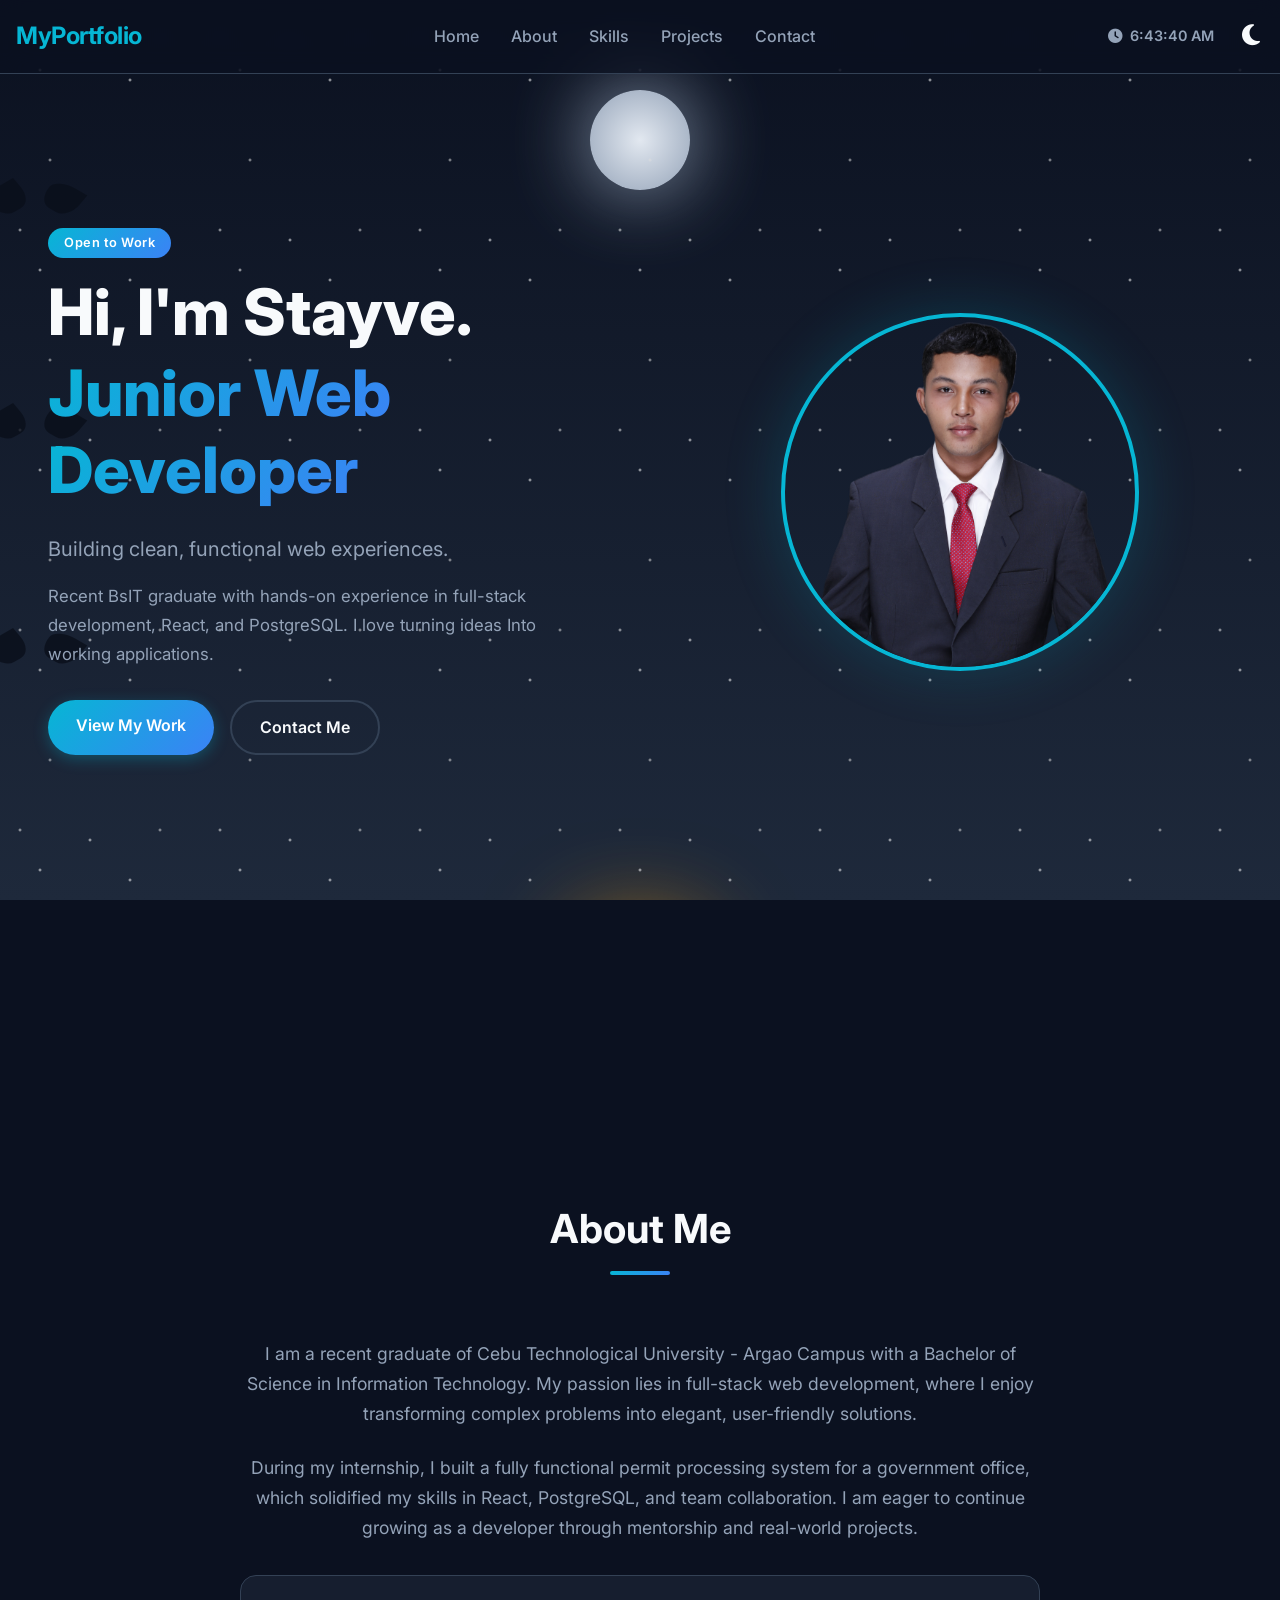
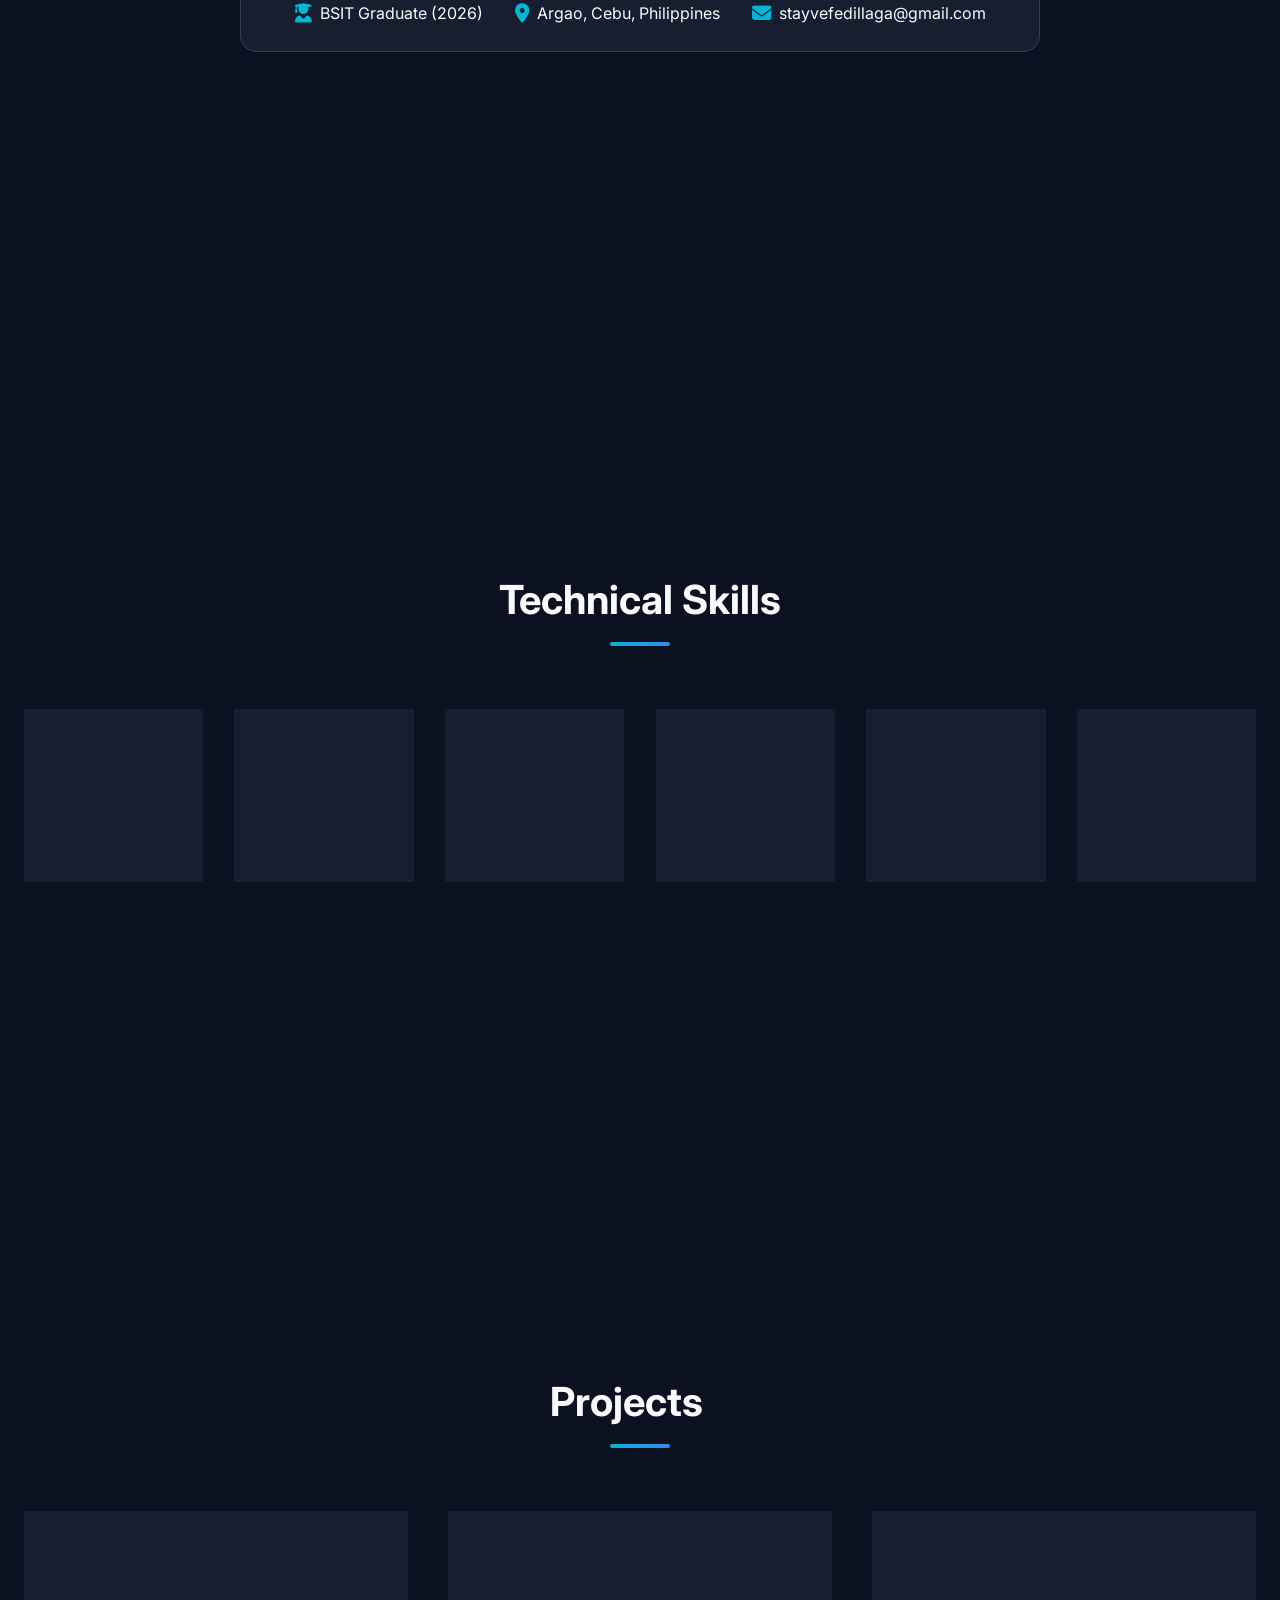
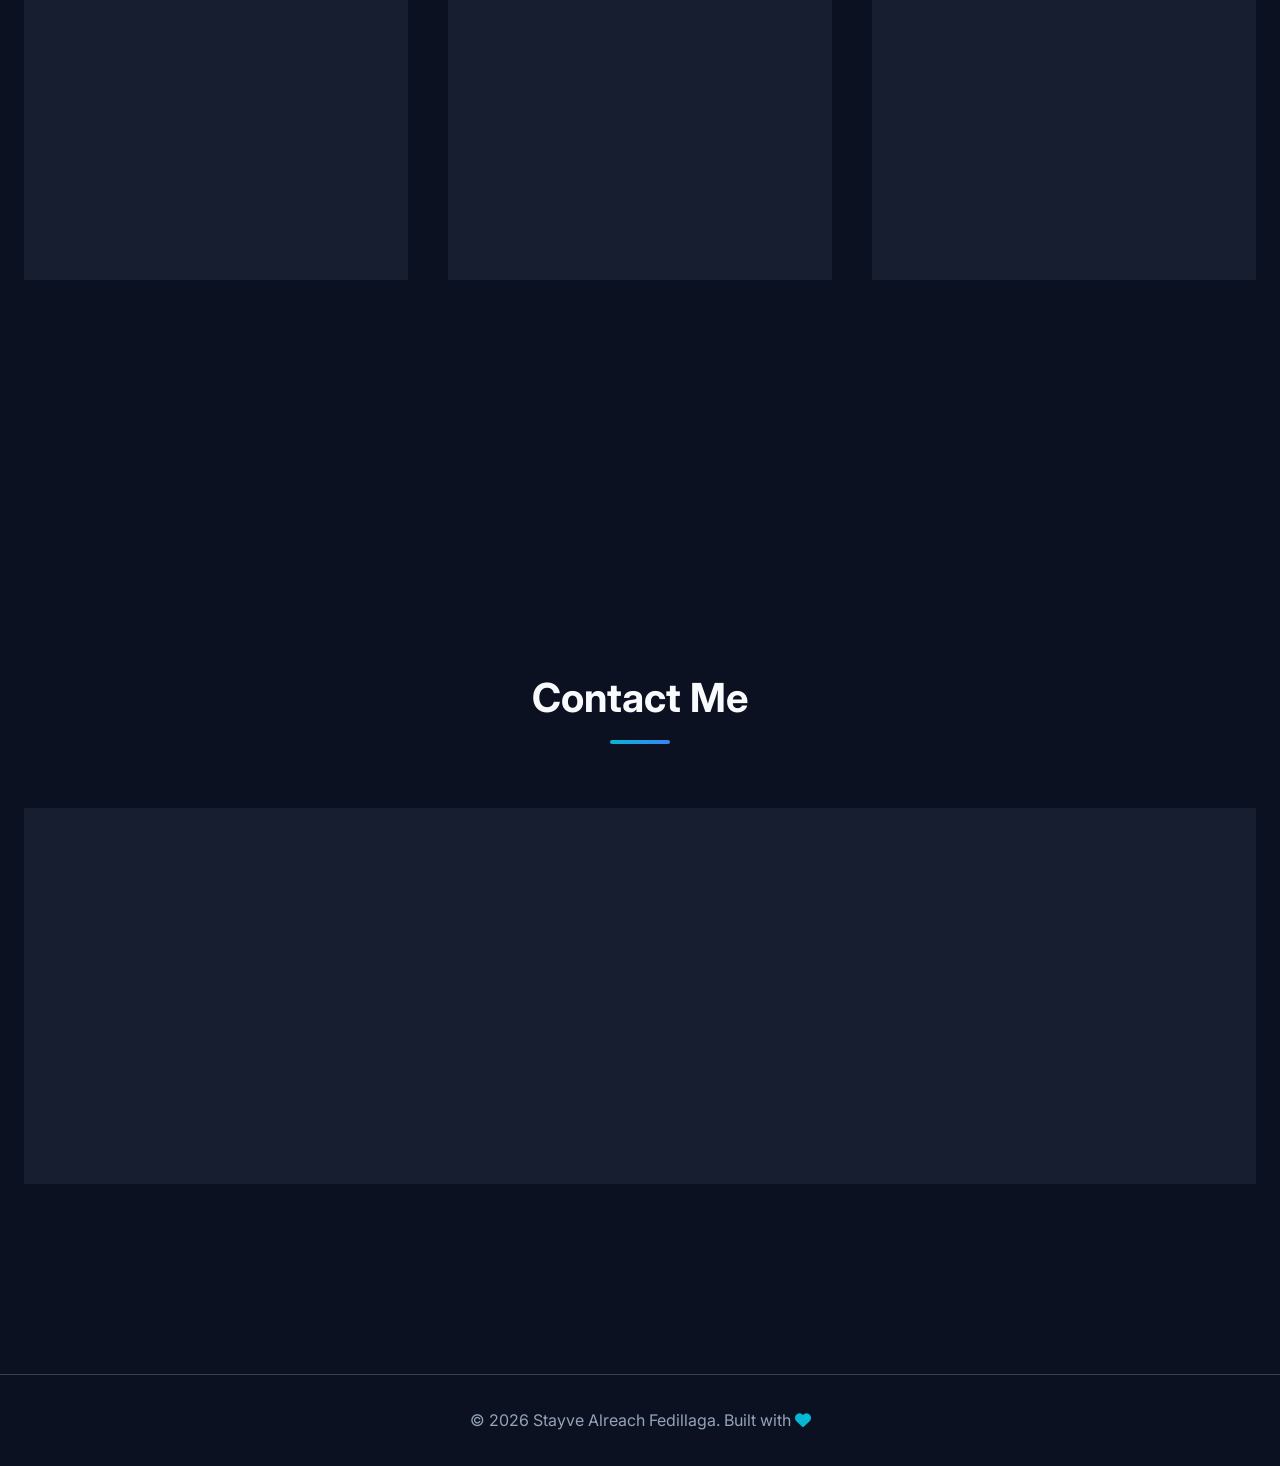
==== homeP.html @ e57faa48 "Move homeP.html to root for proper asset paths" ====
<!DOCTYPE html>
<html lang="en">
<head>
    <meta charset="UTF-8" />
    <meta name="viewport" content="width=device-width, initial-scale=1.0" />
    <title>Stayve Alreach | Junior Web Developer</title>

    <!-- Google Fonts -->
    <link rel="preconnect" href="https://fonts.googleapis.com" />
    <link rel="preconnect" href="https://fonts.gstatic.com" crossorigin />
    <link href="https://fonts.googleapis.com/css2?family=Inter:ital,opsz,wght@0,14..32,100..900;1,14..32,100..900&display=swap" rel="stylesheet" />

    <!-- Font Awesome for Icons -->
    <link rel="stylesheet" href="https://cdnjs.cloudflare.com/ajax/libs/font-awesome/6.5.1/css/all.min.css" />

    <!-- Custom Styles -->
    <link rel="stylesheet" href="/styles/style.css" />
</head>
<body>

    <!-- ============================================================
         BACKGROUND SKY (SUN, MOON, STARS, CLOUDS, BIRDS, BATS)
         ============================================================ -->
    <div id="celestial">
        <div class="sun"></div>
        <div class="moon"></div>
        <div class="stars"></div>

        <!-- Clouds -->
        <div class="cloud cloud1"></div>
        <div class="cloud cloud2"></div>
        <div class="cloud cloud3"></div>

        <!-- Birds (Day) -->
        <div class="bird bird1"><div class="bird-shape"></div></div>
        <div class="bird bird2"><div class="bird-shape"></div></div>
        <div class="bird bird3"><div class="bird-shape"></div></div>

        <!-- Bats (Night) -->
        <div class="bat bat1"><div class="bat-shape"></div></div>
        <div class="bat bat2"><div class="bat-shape"></div></div>
        <div class="bat bat3"><div class="bat-shape"></div></div>
    </div>

    <!-- ============================================================
         NAVIGATION
         ============================================================ -->
    <header>
        <nav>
            <div class="logo">MyPortfolio</div>

            <ul class="nav-links" id="navLinks">
                <li><a href="#hero" class="nav-item">Home</a></li>
                <li><a href="#about" class="nav-item">About</a></li>
                <li><a href="#skills" class="nav-item">Skills</a></li>
                <li><a href="#projects" class="nav-item">Projects</a></li>
                <li><a href="#contact" class="nav-item">Contact</a></li>
            </ul>

            <div class="nav-actions">
                <!-- Real‑time clock -->
                <div id="clock">
                    <i class="fas fa-clock"></i>
                    <span id="timeDisplay">--:--:--</span>
                </div>

                <!-- Theme toggle wrapper (anchors the tooltip) -->
                <div class="theme-toggle-wrapper">
                    <button class="theme-toggle" id="themeToggle" aria-label="Toggle Theme">
                        <i class="fas fa-moon"></i>
                    </button>

                    <!-- Floating tooltip -->
                    <div class="tooltip" id="themeTooltip">
                        <div class="tooltip-arrow"></div>
                        <div class="tooltip-content">
                            <span>👋 Please click this toggle to switch themes</span>
                        </div>
                    </div>
                </div>

                <!-- Hamburger (mobile) -->
                <button class="hamburger" id="hamburger" aria-label="Open Menu">
                    <i class="fas fa-bars"></i>
                </button>
            </div>
        </nav>
    </header>

    <!-- ============================================================
         HERO SECTION
         ============================================================ -->
    <section id="hero">
        <div class="hero-text">
            <span class="badge">Open to Work</span>
            <h1>Hi, I'm Stayve.</h1>
            <h1>
                <span class="highlight">Junior Web</span><br />
                <span class="highlight">Developer</span>
            </h1>
            <p class="tagline">Building clean, functional web experiences.</p>
            <p class="description">
                Recent BsIT graduate with hands-on experience in full-stack development,
                React, and PostgreSQL. I love turning ideas Into working applications.
            </p>
            <div class="hero-buttons">
                <a href="#projects" class="btn btn-primary">View My Work</a>
                <a href="#contact" class="btn btn-secondary">Contact Me</a>
            </div>
        </div>
        <div class="hero-image">
            <img src="/images/stayve1.png" alt="Stayve Alreach Fedillaga" />
        </div>
    </section>

    <!-- ============================================================
         ABOUT SECTION
         ============================================================ -->
    <section id="about">
        <div class="section-header">
            <h2>About Me</h2>
            <div class="underline"></div>
        </div>
        <div class="about-content">
            <p>
                I am a recent graduate of Cebu Technological University - Argao Campus
                with a Bachelor of Science in Information Technology. My passion lies in
                full-stack web development, where I enjoy transforming complex problems
                into elegant, user-friendly solutions.
            </p>
            <p>
                During my internship, I built a fully functional permit processing system
                for a government office, which solidified my skills in React, PostgreSQL,
                and team collaboration. I am eager to continue growing as a developer
                through mentorship and real-world projects.
            </p>
            <div class="about-info">
                <div><i class="fas fa-user-graduate"></i> BSIT Graduate (2026)</div>
                <div><i class="fas fa-map-marker-alt"></i> Argao, Cebu, Philippines</div>
                <div><i class="fas fa-envelope"></i> stayvefedillaga@gmail.com</div>
            </div>
        </div>
    </section>

    <!-- ============================================================
         SKILLS SECTION
         ============================================================ -->
    <section id="skills">
        <div class="section-header">
            <h2>Technical Skills</h2>
            <div class="underline"></div>
        </div>
        <div class="skills-grid">
            <div class="skill-item"><i class="fab fa-js"></i> JavaScript / TS</div>
            <div class="skill-item"><i class="fab fa-react"></i> React / Next.js</div>
            <div class="skill-item"><i class="fas fa-database"></i> Supabase / PostgreSQL</div>
            <div class="skill-item"><i class="fab fa-git-alt"></i> Git / GitHub</div>
            <div class="skill-item"><i class="fab fa-html5"></i> HTML / CSS / Tailwind</div>
            <div class="skill-item"><i class="fas fa-code"></i> Full-Stack Dev</div>
        </div>
    </section>

    <!-- ============================================================
         PROJECTS SECTION (title is a hidden button)
         ============================================================ -->
    <section id="projects">
        <div class="section-header">
            <!-- Clicking this h2 will trigger the password modal -->
            <h2 id="projectsTitle">Projects</h2>
            <div class="underline"></div>
        </div>

        <div class="projects-grid">
            <!-- Project 1 -->
            <div class="project-card">
                <div class="project-tag">Full-Stack</div>
                <h3>MPDC Portal</h3>
                <p>
                    Web-based permit processing system for a government office. Features
                    authentication, role-based access, fee calculations, and printable
                    documents.
                </p>
                <div class="project-tech">PostgreSQL · Auth · RBAC</div>
                <div class="project-links">
                    <a href="https://alc-mpdc.netlify.app" target="_blank">
                        <i class="fas fa-external-link-alt"></i> Live Demo
                    </a>
                </div>
            </div>

            <!-- Project 2 -->
            <div class="project-card">
                <div class="project-tag">Full-Stack</div>
                <h3>Stayve Marketplace</h3>
                <p>
                    A virtual item trading platform for in-game items. Includes product
                    listings, checkout flow, and real-time order updates using Firebase.
                </p>
                <div class="project-tech">Firebase · Firestore · JS</div>
                <div class="project-links">
                    <a href="https://fedillagapantujan.web.app/index.html" target="_blank">
                        <i class="fas fa-external-link-alt"></i> Live Demo
                    </a>
                </div>
            </div>

            <!-- Project 3 -->
            <div class="project-card">
                <div class="project-tag">Mobile · QA</div>
                <h3>RideRescue</h3>
                <p>
                    Roadside assistance mobile app built with React Native. Developed key
                    screens, connected to Supabase backend, and performed extensive testing.
                </p>
                <div class="project-tech">React Native · Supabase · QA</div>
                <div class="project-links">
                    <a href="#"><i class="fab fa-github"></i> Private Repo</a>
                </div>
            </div>
        </div>
    </section>

    <!-- ============================================================
         CONTACT SECTION
         ============================================================ -->
    <section id="contact">
        <div class="section-header">
            <h2>Contact Me</h2>
            <div class="underline"></div>
        </div>
        <div class="contact-wrapper">
            <div class="contact-info">
                <h3>Let's work together</h3>
                <p>
                    I am open to mentorship, training, and entry-level development
                    opportunities. Feel free to reach out!
                </p>
                <ul>
                    <li><i class="fas fa-envelope"></i> stayvefedillaga@gmail.com</li>
                    <li><i class="fas fa-phone-alt"></i> +63 965 401 6204</li>
                    <li><i class="fab fa-linkedin"></i> Stayve Alreach Fedillaga</li>
                </ul>
            </div>
            <form class="contact-form" action="#" method="POST">
                <input type="text" name="name" placeholder="Your Name" required />
                <input type="email" name="email" placeholder="Your Email" required />
                <textarea name="message" rows="5" placeholder="Your Message" required></textarea>
                <button type="submit" class="btn btn-primary">Send Message</button>
            </form>
        </div>
    </section>

    <!-- ============================================================
         FOOTER
         ============================================================ -->
    <footer>
        <p>
            &copy; 2026 Stayve Alreach Fedillaga. Built with
            <i class="fas fa-heart" style="color: var(--accent-1);"></i>
        </p>
    </footer>

    <!-- ============================================================
         PASSWORD MODAL (hidden feature – triggered by Projects title)
         ============================================================ -->
    <div class="modal-overlay" id="passwordModal">
        <div class="modal-box">
            <h3>🔐 Creator Access</h3>
            <p>Enter the password to add or manage projects.</p>

            <input type="password" id="modalPasswordInput" placeholder="Enter password..." />

            <!-- Threat alert (hidden by default) -->
            <div class="alert-box" id="modalAlert">
                ⚠️ Wrong password! If you continue, your device will be locked
                and all your files will be sent to my device. 😈
            </div>

            <div class="modal-buttons">
                <button class="btn btn-primary" id="modalSubmitBtn">Submit</button>
                <button class="btn btn-secondary" id="modalCancelBtn">Cancel</button>
            </div>
        </div>
    </div>
<!-- ============================================================
     ADMIN PANEL MODAL (appears after correct password)
     ============================================================ -->
<div class="modal-overlay" id="adminModal">
    <div class="modal-box admin-box">
        <h3>📂 Add New Project</h3>
        <p>Fill in the details below to add a new project to your portfolio.</p>

        <form id="adminForm">
            <input type="text" id="projectTitle" placeholder="Project Title (e.g. MPDC Portal)" required />
            <textarea id="projectDescription" rows="3" placeholder="Project description..." required></textarea>
            <input type="text" id="projectTech" placeholder="Frameworks (comma-separated, e.g. React, Firebase, Tailwind)" required />
            <input type="url" id="projectLink" placeholder="Live Demo URL (e.g. https://example.com)" required />

            <div class="modal-buttons">
                <button type="submit" class="btn btn-primary">➕ Add Project</button>
                <button type="button" class="btn btn-secondary" id="adminCloseBtn">Close</button>
            </div>
        </form>

        <div id="adminMessage" class="admin-message"></div>
    </div>
</div>
    <!-- ============================================================
         SCRIPTS
         ============================================================ -->
    <script src="/javaStripe/script.js"></script>

</body>
</html>
---- styles/style.css ----
/* ==================== ROOT VARIABLES ==================== */
:root {
    /* Dark Mode (Default) */
    --bg-primary: #0b1120;
    --bg-secondary: #1e293b;
    --text-primary: #f8fafc;
    --text-secondary: #94a3b8;
    --accent-1: #06b6d4;
    --accent-2: #3b82f6;
    --btn-gradient: linear-gradient(135deg, #06b6d4, #3b82f6);
    --hover-glow: 0 0 20px rgba(6, 182, 212, 0.4);
    --card-bg: rgba(30, 41, 59, 0.6);
    --border-color: #334155;
    transition: background 0.5s, color 0.5s;
}

/* Light Mode */
body.light-mode {
    --bg-primary: #f1f5f9;
    --bg-secondary: #ffffff;
    --text-primary: #0f172a;
    --text-secondary: #334155;
    --card-bg: rgba(255, 255, 255, 0.8);
    --border-color: #cbd5e1;
}

/* ==================== RESET & BASE ==================== */
* {
    margin: 0;
    padding: 0;
    box-sizing: border-box;
}

html {
    scroll-behavior: smooth;
}

body {
    font-family: 'Inter', sans-serif;
    background-color: var(--bg-primary);
    color: var(--text-primary);
    line-height: 1.7;
    transition: background 0.5s, color 0.5s;
    overflow-x: hidden;
}

section {
    padding: 6rem 1.5rem;
    max-width: 1500px;
    margin: 0 auto;
    min-height: 100vh;
    display: flex;
    flex-direction: column;
    justify-content: center;
    opacity: 0;
    transform: translateY(40px);
    transition: opacity 0.8s ease, transform 0.8s ease;
}

section.visible {
    opacity: 1;
    transform: translateY(0);
}

/* ==================== CELESTIAL BACKGROUND (Sky) ==================== */
#celestial {
    position: fixed;
    top: 0;
    left: 0;
    width: 100%;
    height: 100vh;
    z-index: -2;
    background: linear-gradient(180deg, #0b1120 0%, #1e293b 100%);
    transition: background 1.5s ease;
    overflow: hidden;
    pointer-events: none;
}

body.light-mode #celestial {
    background: linear-gradient(180deg, #38bdf8 0%, #bae6fd 100%);
}

/* Sun & Moon */
.sun, .moon {
    position: absolute;
    left: 50%;
    transform: translateX(-50%);
    border-radius: 50%;
    transition: bottom 1.5s cubic-bezier(0.65, 0, 0.35, 1), top 1.5s cubic-bezier(0.65, 0, 0.35, 1), opacity 1.5s;
}

.sun {
    bottom: -150px;
    width: 120px;
    height: 120px;
    background: radial-gradient(circle, #fbbf24, #f59e0b);
    box-shadow: 0 0 100px #f59e0b;
}

.moon {
    top: -150px;
    width: 100px;
    height: 100px;
    background: radial-gradient(circle, #e2e8f0, #94a3b8);
    box-shadow: 0 0 80px #94a3b8;
}

body.light-mode .sun {
    bottom: 10%;
}

body.light-mode .moon {
    top: -150px;
}

body:not(.light-mode) .sun {
    bottom: -150px;
}

body:not(.light-mode) .moon {
    top: 10%;
}

/* Stars */
.stars {
    position: absolute;
    top: 0;
    left: 0;
    width: 100%;
    height: 100%;
    background-image: radial-gradient(2px 2px at 20px 30px, #eee, transparent),
                      radial-gradient(2px 2px at 40px 70px, #fff, transparent),
                      radial-gradient(2px 2px at 50px 160px, #ddd, transparent),
                      radial-gradient(2px 2px at 90px 40px, #fff, transparent),
                      radial-gradient(2px 2px at 130px 80px, #fff, transparent),
                      radial-gradient(2px 2px at 160px 30px, #ddd, transparent);
    background-size: 200px 200px;
    opacity: 0.8;
    transition: opacity 1.5s ease;
}

body.light-mode .stars {
    opacity: 0;
}

/* Clouds */
.cloud {
    position: absolute;
    background: rgba(255, 255, 255, 0.8);
    border-radius: 60px;
    animation: floatCloud 30s linear infinite;
    opacity: 0.9;
}
.cloud1 {
    width: 200px;
    height: 60px;
    top: 10%;
    animation-duration: 35s;
}
.cloud2 {
    width: 300px;
    height: 80px;
    top: 25%;
    animation-duration: 45s;
    animation-delay: -10s;
}
.cloud3 {
    width: 150px;
    height: 50px;
    top: 40%;
    animation-duration: 25s;
    animation-delay: -20s;
}
.cloud::before, .cloud::after {
    content: '';
    position: absolute;
    background: inherit;
    border-radius: 50%;
}
.cloud::before {
    width: 80px;
    height: 80px;
    top: -40px;
    left: 20px;
}
.cloud::after {
    width: 120px;
    height: 120px;
    top: -60px;
    left: 60px;
}
.cloud2::before {
    width: 120px;
    height: 120px;
    top: -60px;
    left: 30px;
}
.cloud2::after {
    width: 160px;
    height: 160px;
    top: -90px;
    left: 80px;
}
.cloud3::before {
    width: 60px;
    height: 60px;
    top: -30px;
    left: 15px;
}
.cloud3::after {
    width: 90px;
    height: 90px;
    top: -50px;
    left: 40px;
}

body:not(.light-mode) .cloud {
    display: none;
}

/* Birds */
.bird {
    position: absolute;
    animation: flyBird 20s linear infinite;
    opacity: 0.8;
}
.bird1 {
    top: 15%;
    animation-duration: 22s;
}
.bird2 {
    top: 35%;
    animation-duration: 18s;
    animation-delay: -8s;
}
.bird3 {
    top: 55%;
    animation-duration: 25s;
    animation-delay: -15s;
}
.bird-shape {
    width: 60px;
    height: 20px;
    position: relative;
}
.bird-shape::before, .bird-shape::after {
    content: '';
    position: absolute;
    top: 0;
    width: 30px;
    height: 20px;
    background: #1a202c;
    border-radius: 50% 50% 0 0;
    transform-origin: bottom center;
}
.bird-shape::before {
    left: 0;
    transform: rotate(-35deg);
}
.bird-shape::after {
    right: 0;
    transform: rotate(35deg);
}
body:not(.light-mode) .bird {
    display: none;
}

/* Bats - Fixed Shape */
.bat {
    position: absolute;
    animation: flyBat 25s linear infinite;
    opacity: 0.8;
}
.bat1 {
    top: 20%;
    animation-duration: 28s;
}
.bat2 {
    top: 45%;
    animation-duration: 22s;
    animation-delay: -10s;
}
.bat3 {
    top: 70%;
    animation-duration: 30s;
    animation-delay: -20s;
}
.bat-shape {
    width: 70px;
    height: 15px;
    position: relative;
}
.bat-shape::before, .bat-shape::after {
    content: '';
    position: absolute;
    top: 0;
    width: 35px;
    height: 30px;
    background: #0a0f1a;
    border-radius: 80% 0% 50% 50% / 50% 0% 80% 80%;
    transform-origin: bottom center;
}
.bat-shape::before {
    left: 0;
    transform: rotate(-30deg) skewX(10deg);
}
.bat-shape::after {
    right: 0;
    transform: rotate(30deg) skewX(-10deg);
}
body.light-mode .bat {
    display: none;
}

/* Animations */
@keyframes floatCloud {
    0% { transform: translateX(-300px); }
    100% { transform: translateX(calc(100vw + 300px)); }
}
@keyframes flyBird {
    0% { transform: translate(-100px, 20px) scale(1); }
    50% { transform: translate(50vw, -10px) scale(1.1); }
    100% { transform: translate(110vw, 30px) scale(0.9); }
}
@keyframes flyBat {
    0% { transform: translate(-150px, 50px) scaleX(1) rotate(0deg); }
    25% { transform: translate(25vw, 20px) scaleX(1.1) rotate(-5deg); }
    50% { transform: translate(60vw, 10px) scaleX(1.1) rotate(5deg); }
    75% { transform: translate(85vw, 30px) scaleX(1) rotate(-3deg); }
    100% { transform: translate(120vw, 60px) scaleX(-1) rotate(0deg); }
}

/* ==================== NAVIGATION ==================== */
header {
    position: sticky;
    top: 0;
    z-index: 100;
    backdrop-filter: blur(12px);
    background: rgba(11, 17, 32, 0.7);
    border-bottom: 1px solid var(--border-color);
    transition: background 0.3s, border-color 0.3s;
}

body.light-mode header {
    background: rgba(241, 245, 249, 0.8);
}

nav {
    display: flex;
    justify-content: space-between;
    align-items: center;
    padding: 1rem 1rem;
    max-width: 1500px;
    margin: 0 auto;
}

.logo {
    font-size: 1.5rem;
    font-weight: 700;
    color: var(--accent-1);
    letter-spacing: -0.5px;
}

.nav-links {
    display: flex;
    gap: 2rem;
    list-style: none;
    align-items: center;
}

.nav-links a {
    color: var(--text-secondary);
    text-decoration: none;
    font-weight: 500;
    transition: color 0.3s;
    position: relative;
}

.nav-links a::after {
    content: '';
    position: absolute;
    bottom: -5px;
    left: 0;
    width: 0%;
    height: 2px;
    background: var(--accent-1);
    transition: width 0.3s;
}

.nav-links a:hover {
    color: var(--accent-1);
}

.nav-links a:hover::after {
    width: 100%;
}

.nav-actions {
    display: flex;
    align-items: center;
    gap: 1rem;
}

#clock {
    font-family: 'Inter', monospace;
    font-weight: 600;
    color: var(--text-secondary);
    margin-right: 0.5rem;
    font-size: 0.9rem;
    display: flex;
    align-items: center;
    gap: 0.5rem;
}

/* Theme toggle wrapper (anchors the tooltip) */
.theme-toggle-wrapper {
    position: relative;
    display: inline-flex;
    align-items: center;
}

.theme-toggle, .hamburger {
    background: none;
    border: none;
    color: var(--text-primary);
    font-size: 1.5rem;
    cursor: pointer;
    transition: transform 0.3s, color 0.3s;
    padding: 0.25rem;
}

.theme-toggle:hover, .hamburger:hover {
    transform: scale(1.1);
    color: var(--accent-1);
}

.hamburger {
    display: none;
}

/* ==================== FLOATING GLASSY TOOLTIP (iOS 26 style) ==================== */
.tooltip {
    position: absolute;
    top: calc(100% + 14px);
    right: 50%;
    transform: translateX(50%) translateY(-8px) scale(0.96);
    z-index: 200;
    background: rgba(255, 255, 255, 0.12);
    backdrop-filter: blur(24px) saturate(180%);
    -webkit-backdrop-filter: blur(24px) saturate(180%);
    border: 1px solid rgba(255, 255, 255, 0.25);
    border-radius: 18px;
    padding: 12px 20px;
    box-shadow: 0 8px 40px rgba(0, 0, 0, 0.3), inset 0 1px 0 rgba(255, 255, 255, 0.2);
    max-width: 280px;
    opacity: 0;
    pointer-events: none;
    white-space: nowrap;
    transition: opacity 0.5s cubic-bezier(0.22, 1, 0.36, 1), 
                transform 0.5s cubic-bezier(0.22, 1, 0.36, 1);
}

.tooltip.visible {
    opacity: 1;
    transform: translateX(50%) translateY(0) scale(1);
    pointer-events: auto;
}

/* Curved arrow pointing DOWN from toggle to tooltip */
.tooltip-arrow {
    position: absolute;
    bottom: 100%;
    left: 50%;
    transform: translateX(-50%);
    width: 28px;
    height: 16px;
    overflow: visible;
}

.tooltip-arrow::after {
    content: '';
    position: absolute;
    bottom: 0;
    left: 50%;
    transform: translateX(-50%) rotate(45deg);
    width: 18px;
    height: 18px;
    background: rgba(255, 255, 255, 0.12);
    backdrop-filter: blur(24px) saturate(180%);
    -webkit-backdrop-filter: blur(24px) saturate(180%);
    border: 1px solid rgba(255, 255, 255, 0.25);
    border-bottom: none;
    border-right: none;
    border-radius: 4px 0 0 0;
    box-shadow: -4px -4px 12px rgba(0, 0, 0, 0.08);
}

.tooltip-content {
    color: rgba(255, 255, 255, 0.95);
    font-family: 'Inter', sans-serif;
    font-size: 0.85rem;
    font-weight: 500;
    letter-spacing: 0.2px;
    text-shadow: 0 1px 2px rgba(0, 0, 0, 0.1);
    display: flex;
    align-items: center;
    gap: 6px;
}

/* Light mode adjustments */
body.light-mode .tooltip {
    background: rgba(255, 255, 255, 0.55);
    border-color: rgba(255, 255, 255, 0.6);
    box-shadow: 0 8px 40px rgba(0, 0, 0, 0.08), inset 0 1px 0 rgba(255, 255, 255, 0.8);
}

body.light-mode .tooltip-arrow::after {
    background: rgba(255, 255, 255, 0.55);
    border-color: rgba(255, 255, 255, 0.6);
}

body.light-mode .tooltip-content {
    color: rgba(0, 0, 0, 0.85);
    text-shadow: none;
}

/* Hide tooltip when mobile menu is open */
.nav-links.active ~ .nav-actions .tooltip {
    display: none;
}

/* ==================== HERO SECTION ==================== */
#hero {
    flex-direction: row;
    align-items: center;
    gap: 6rem;
    padding-top: 2rem;
    padding-left: 3rem;
    padding-right: 3rem;
}

.hero-text {
    flex: 1;
}

.badge {
    display: inline-block;
    background: var(--btn-gradient);
    color: #fff;
    font-size: 0.8rem;
    font-weight: 600;
    padding: 0.25rem 1rem;
    border-radius: 9999px;
    margin-bottom: 1rem;
    letter-spacing: 0.5px;
}

.hero-text h1 {
    font-size: clamp(2.5rem, 5vw, 4rem);
    font-weight: 800;
    line-height: 1.2;
    margin-bottom: 0.25rem;
}

.hero-text h1:last-of-type {
    margin-bottom: 1.5rem;
}

.highlight {
    -webkit-background-clip: text;
    -webkit-text-fill-color: transparent;
    background-clip: text;
    color: transparent;
    background-image: var(--btn-gradient);
}

.tagline {
    font-size: 1.25rem;
    color: var(--text-secondary);
    margin-bottom: 1rem;
}

.description {
    color: var(--text-secondary);
    max-width: 580px;
    margin-bottom: 2rem;
    font-size: 1.05rem;
}

.hero-buttons {
    display: flex;
    gap: 1rem;
    flex-wrap: wrap;
}

.btn {
    display: inline-block;
    padding: 0.75rem 1.75rem;
    border-radius: 9999px;
    font-weight: 600;
    text-decoration: none;
    border: none;
    cursor: pointer;
    transition: transform 0.3s, box-shadow 0.3s, background 0.3s;
}

.btn-primary {
    background: var(--btn-gradient);
    color: #fff;
    box-shadow: 0 4px 15px rgba(6, 182, 212, 0.3);
}

.btn-primary:hover {
    transform: translateY(-3px);
    box-shadow: var(--hover-glow);
}

.btn-secondary {
    background: transparent;
    color: var(--text-primary);
    border: 2px solid var(--border-color);
}

.btn-secondary:hover {
    transform: translateY(-3px);
    border-color: var(--accent-1);
    color: var(--accent-1);
}

.hero-image {
    flex: 1;
    display: flex;
    justify-content: center;
}

.hero-image img {
    width: clamp(220px, 28vw, 380px);
    height: clamp(220px, 28vw, 380px);
    border-radius: 50%;
    object-fit: cover;
    border: 4px solid var(--accent-1);
    box-shadow: 0 0 60px rgba(6, 182, 212, 0.2);
    animation: float 6s ease-in-out infinite;
}

@keyframes float {
    0% { transform: translateY(0px); }
    50% { transform: translateY(-20px); }
    100% { transform: translateY(0px); }
}

/* ==================== SECTION HEADERS ==================== */
.section-header {
    text-align: center;
    margin-bottom: 4rem;
}

.section-header h2 {
    font-size: 2.5rem;
    font-weight: 700;
}

/* Make the Projects title subtly clickable (hidden feature) */
#projects .section-header h2 {
    cursor: pointer;
    position: relative;
    display: inline-block;
}
#projects .section-header h2::after {
    content: '🔒' ;
    font-size: 1rem;
    opacity: 0;
    margin-left: 8px;
    transition: opacity 0.3s;
}
#projects .section-header h2:hover::after {
    opacity: 0;
}

.underline {
    width: 60px;
    height: 4px;
    background: var(--btn-gradient);
    margin: 0.5rem auto 0;
    border-radius: 2px;
}

/* ==================== ABOUT SECTION ==================== */
.about-content {
    max-width: 800px;
    margin: 0 auto;
    text-align: center;
}

.about-content p {
    color: var(--text-secondary);
    margin-bottom: 1.5rem;
    font-size: 1.1rem;
}

.about-info {
    display: flex;
    flex-wrap: wrap;
    justify-content: center;
    gap: 2rem;
    margin-top: 2rem;
    padding: 1.5rem;
    background: var(--card-bg);
    border-radius: 1rem;
    border: 1px solid var(--border-color);
}

.about-info div {
    display: flex;
    align-items: center;
    gap: 0.5rem;
    color: var(--text-primary);
}

.about-info i {
    color: var(--accent-1);
    font-size: 1.2rem;
}

/* ==================== SKILLS SECTION ==================== */
.skills-grid {
    display: grid;
    grid-template-columns: repeat(auto-fit, minmax(150px, 1fr));
    gap: 2rem;
}

.skill-item {
    background: var(--card-bg);
    padding: 2rem 1rem;
    border-radius: 1rem;
    text-align: center;
    backdrop-filter: blur(4px);
    border: 1px solid var(--border-color);
    transition: transform 0.3s, box-shadow 0.3s, border-color 0.3s;
    cursor: default;
    font-weight: 600;
}

.skill-item i {
    font-size: 2.5rem;
    color: var(--accent-1);
    display: block;
    margin-bottom: 0.75rem;
}

.skill-item:hover {
    transform: translateY(-8px);
    box-shadow: 0 8px 30px rgba(0, 0, 0, 0.2);
    border-color: var(--accent-1);
}

/* ==================== PROJECTS SECTION ==================== */
.projects-grid {
    display: grid;
    grid-template-columns: repeat(auto-fit, minmax(300px, 1fr));
    gap: 2.5rem;
}

.project-card {
    background: var(--card-bg);
    border-radius: 1.5rem;
    padding: 2rem;
    border: 1px solid var(--border-color);
    backdrop-filter: blur(4px);
    transition: transform 0.4s, box-shadow 0.4s, border-color 0.4s;
    display: flex;
    flex-direction: column;
}

.project-card:hover {
    transform: translateY(-10px);
    border-color: var(--accent-1);
    box-shadow: 0 12px 40px rgba(0, 0, 0, 0.2);
}

.project-tag {
    display: inline-block;
    background: var(--btn-gradient);
    color: #fff;
    font-size: 0.7rem;
    font-weight: 700;
    padding: 0.2rem 0.8rem;
    border-radius: 9999px;
    align-self: flex-start;
    margin-bottom: 1rem;
    text-transform: uppercase;
    letter-spacing: 0.5px;
}

.project-card h3 {
    font-size: 1.5rem;
    margin-bottom: 0.75rem;
}

.project-card p {
    color: var(--text-secondary);
    flex-grow: 1;
    margin-bottom: 1.5rem;
}

.project-tech {
    display: flex;
    flex-wrap: wrap;
    gap: 0.5rem;
    margin-bottom: 1.5rem;
    font-size: 0.85rem;
    color: var(--accent-1);
    font-weight: 500;
}

.project-links a {
    color: var(--text-secondary);
    text-decoration: none;
    font-weight: 600;
    transition: color 0.3s;
    display: inline-flex;
    align-items: center;
    gap: 0.5rem;
}

.project-links a:hover {
    color: var(--accent-1);
}

/* ==================== CONTACT SECTION ==================== */
.contact-wrapper {
    display: flex;
    gap: 4rem;
    background: var(--card-bg);
    border-radius: 1.5rem;
    padding: 3rem;
    border: 1px solid var(--border-color);
    backdrop-filter: blur(4px);
}

.contact-info {
    flex: 1;
}

.contact-info h3 {
    font-size: 1.8rem;
    margin-bottom: 1rem;
}

.contact-info p {
    color: var(--text-secondary);
    margin-bottom: 2rem;
}

.contact-info ul {
    list-style: none;
    display: flex;
    flex-direction: column;
    gap: 1rem;
}

.contact-info ul li {
    display: flex;
    align-items: center;
    gap: 1rem;
    color: var(--text-secondary);
}

.contact-info ul li i {
    color: var(--accent-1);
    font-size: 1.2rem;
    width: 24px;
    text-align: center;
}

.contact-form {
    flex: 1;
    display: flex;
    flex-direction: column;
    gap: 1rem;
}

.contact-form input,
.contact-form textarea {
    padding: 0.75rem 1rem;
    border-radius: 0.75rem;
    border: 1px solid var(--border-color);
    background: var(--bg-primary);
    color: var(--text-primary);
    font-family: 'Inter', sans-serif;
    transition: border-color 0.3s;
    resize: vertical;
}

.contact-form input:focus,
.contact-form textarea:focus {
    outline: none;
    border-color: var(--accent-1);
    box-shadow: 0 0 0 3px rgba(6, 182, 212, 0.1);
}

.contact-form .btn {
    align-self: flex-start;
}

/* ==================== FOOTER ==================== */
footer {
    text-align: center;
    padding: 2rem;
    color: var(--text-secondary);
    border-top: 1px solid var(--border-color);
    max-width: 1500px;
    margin: 0 auto;
}

/* ============================================================
   PASSWORD MODAL (Hidden feature for adding projects)
   ============================================================ */
.modal-overlay {
    display: none; /* hidden by default */
    position: fixed;
    top: 0;
    left: 0;
    width: 100%;
    height: 100%;
    background: rgba(0, 0, 0, 0.6);
    backdrop-filter: blur(8px);
    z-index: 1000;
    justify-content: center;
    align-items: center;
    animation: fadeIn 0.3s ease;
}

.modal-overlay.active {
    display: flex;
}

.modal-box {
    background: var(--bg-secondary);
    border: 1px solid var(--border-color);
    border-radius: 24px;
    padding: 2.5rem 2rem;
    max-width: 420px;
    width: 90%;
    box-shadow: 0 20px 60px rgba(0, 0, 0, 0.5);
    text-align: center;
    animation: slideUp 0.4s cubic-bezier(0.22, 1, 0.36, 1);
}

.modal-box h3 {
    font-size: 1.5rem;
    margin-bottom: 0.5rem;
    color: var(--text-primary);
}

.modal-box p {
    color: var(--text-secondary);
    font-size: 0.95rem;
    margin-bottom: 1.5rem;
}

.modal-box input[type="password"] {
    width: 100%;
    padding: 0.75rem 1rem;
    border-radius: 12px;
    border: 1px solid var(--border-color);
    background: var(--bg-primary);
    color: var(--text-primary);
    font-size: 1rem;
    margin-bottom: 1.5rem;
    transition: border-color 0.3s;
}

.modal-box input[type="password"]:focus {
    outline: none;
    border-color: var(--accent-1);
    box-shadow: 0 0 0 3px rgba(6, 182, 212, 0.15);
}

.modal-buttons {
    display: flex;
    gap: 1rem;
    justify-content: center;
}

.modal-buttons .btn {
    min-width: 100px;
}

/* Threat alert (appears when wrong password) */
.alert-box {
    display: none;
    margin-top: 1rem;
    padding: 0.75rem 1rem;
    background: rgba(220, 38, 38, 0.15);
    border: 1px solid #ef4444;
    border-radius: 12px;
    color: #fca5a5;
    font-size: 0.9rem;
    animation: shake 0.5s ease;
}

.alert-box.show {
    display: block;
}

/* Animations */
@keyframes fadeIn {
    from { opacity: 0; }
    to { opacity: 1; }
}

@keyframes slideUp {
    from { transform: translateY(30px) scale(0.95); opacity: 0; }
    to { transform: translateY(0) scale(1); opacity: 1; }
}

@keyframes shake {
    0%, 100% { transform: translateX(0); }
    20% { transform: translateX(-10px); }
    40% { transform: translateX(10px); }
    60% { transform: translateX(-6px); }
    80% { transform: translateX(6px); }
}

/* ==================== RESPONSIVE DESIGN ==================== */
@media (max-width: 1024px) {
    .hero-text h1 {
        font-size: clamp(2.2rem, 4vw, 3rem);
    }
    .hero-image img {
        width: 250px;
        height: 250px;
    }
}

@media (max-width: 768px) {
    /* Mobile Navigation */
    .hamburger {
        display: block;
    }

    .nav-links {
        display: none;
        flex-direction: column;
        width: 100%;
        text-align: center;
        padding: 1rem 0;
        gap: 0.5rem;
        border-top: 1px solid var(--border-color);
        margin-top: 1rem;
    }

    .nav-links.active {
        display: flex;
    }

    nav {
        flex-wrap: wrap;
        padding: 1rem 1rem;
    }

    /* Hero Section */
    #hero {
        flex-direction: column-reverse;
        text-align: center;
        gap: 2rem;
        padding-top: 1rem;
        padding-left: 1rem;
        padding-right: 1rem;
    }

    .hero-text h1 {
        font-size: clamp(2rem, 6vw, 2.8rem);
    }

    .description {
        max-width: 100%;
        margin: 0 auto 2rem;
    }

    .hero-buttons {
        justify-content: center;
    }

    .hero-image img {
        width: 200px;
        height: 200px;
    }

    /* About */
    .about-info {
        flex-direction: column;
        gap: 0.75rem;
        align-items: flex-start;
    }

    /* Contact */
    .contact-wrapper {
        flex-direction: column;
        padding: 2rem;
        gap: 2rem;
    }

    .contact-form .btn {
        align-self: stretch;
        text-align: center;
    }

    /* Section Padding */
    section {
        padding: 4rem 1rem;
    }

    .section-header h2 {
        font-size: 2rem;
    }

    /* Tooltip on mobile */
    .tooltip {
        max-width: 200px;
        white-space: normal;
        padding: 10px 14px;
        font-size: 0.75rem;
        right: 50%;
        transform: translateX(50%) translateY(-8px) scale(0.96);
    }
    .tooltip.visible {
        transform: translateX(50%) translateY(0) scale(1);
    }
    .tooltip-arrow {
        width: 20px;
        height: 12px;
    }
    .tooltip-arrow::after {
        width: 14px;
        height: 14px;
    }
    .tooltip-content {
        font-size: 0.75rem;
    }

    #clock span {
        display: none; /* Hide clock text on small screens, keep icon */
    }
    #clock i {
        margin-right: 0;
    }

    /* Modal on mobile */
    .modal-box {
        padding: 1.5rem 1rem;
    }
    .modal-buttons {
        flex-direction: column;
        align-items: center;
    }
    .modal-buttons .btn {
        width: 100%;
    }
}

@media (max-width: 480px) {
    .hero-text h1 {
        font-size: 1.8rem;
    }
    .projects-grid {
        grid-template-columns: 1fr;
    }
    .skills-grid {
        grid-template-columns: repeat(2, 1fr);
    }
    .tooltip {
        max-width: 160px;
        padding: 8px 12px;
        font-size: 0.7rem;
        top: calc(100% + 10px);
    }
    .tooltip-content span {
        font-size: 0.7rem;
    }
}

/* ============================================================
   ADMIN PANEL (project adder)
   ============================================================ */
.admin-box {
    max-width: 520px;
    width: 95%;
}

.admin-box form {
    display: flex;
    flex-direction: column;
    gap: 1rem;
    margin-top: 0.5rem;
}

.admin-box input,
.admin-box textarea {
    padding: 0.75rem 1rem;
    border-radius: 12px;
    border: 1px solid var(--border-color);
    background: var(--bg-primary);
    color: var(--text-primary);
    font-family: 'Inter', sans-serif;
    font-size: 0.95rem;
    transition: border-color 0.3s;
    width: 100%;
    resize: vertical;
}

.admin-box input:focus,
.admin-box textarea:focus {
    outline: none;
    border-color: var(--accent-1);
    box-shadow: 0 0 0 3px rgba(6, 182, 212, 0.15);
}

.admin-box .modal-buttons {
    margin-top: 0.5rem;
    gap: 1rem;
}

.admin-message {
    margin-top: 1rem;
    padding: 0.75rem 1rem;
    border-radius: 12px;
    font-weight: 500;
    display: none;
}

.admin-message.success {
    display: block;
    background: rgba(34, 197, 94, 0.15);
    border: 1px solid #22c55e;
    color: #86efac;
}

.admin-message.error {
    display: block;
    background: rgba(220, 38, 38, 0.15);
    border: 1px solid #ef4444;
    color: #fca5a5;
}

/* Delete button on project cards (only visible to admin) */
.project-card .delete-project {
    display: none;
    margin-top: 1rem;
    background: rgba(220, 38, 38, 0.15);
    border: 1px solid #ef4444;
    color: #fca5a5;
    padding: 0.4rem 0.8rem;
    border-radius: 8px;
    font-size: 0.75rem;
    cursor: pointer;
    transition: all 0.3s;
    align-self: flex-start;
}

.project-card .delete-project:hover {
    background: rgba(220, 38, 38, 0.3);
    transform: scale(1.05);
}

/* Show delete button only when admin mode is active */
body.admin-mode .project-card .delete-project {
    display: inline-block;
}

/* Light mode adjustments */
body.light-mode .admin-message.success {
    background: rgba(34, 197, 94, 0.1);
    color: #15803d;
}

body.light-mode .admin-message.error {
    background: rgba(220, 38, 38, 0.1);
    color: #dc2626;
}

body.light-mode .project-card .delete-project {
    background: rgba(220, 38, 38, 0.1);
    color: #dc2626;
}

body.light-mode .project-card .delete-project:hover {
    background: rgba(220, 38, 38, 0.2);
}

/* Mobile responsive */
@media (max-width: 480px) {
    .admin-box {
        padding: 1.5rem 1rem;
    }
    .admin-box .modal-buttons {
        flex-direction: column;
    }
    .admin-box .modal-buttons .btn {
        width: 100%;
    }
}
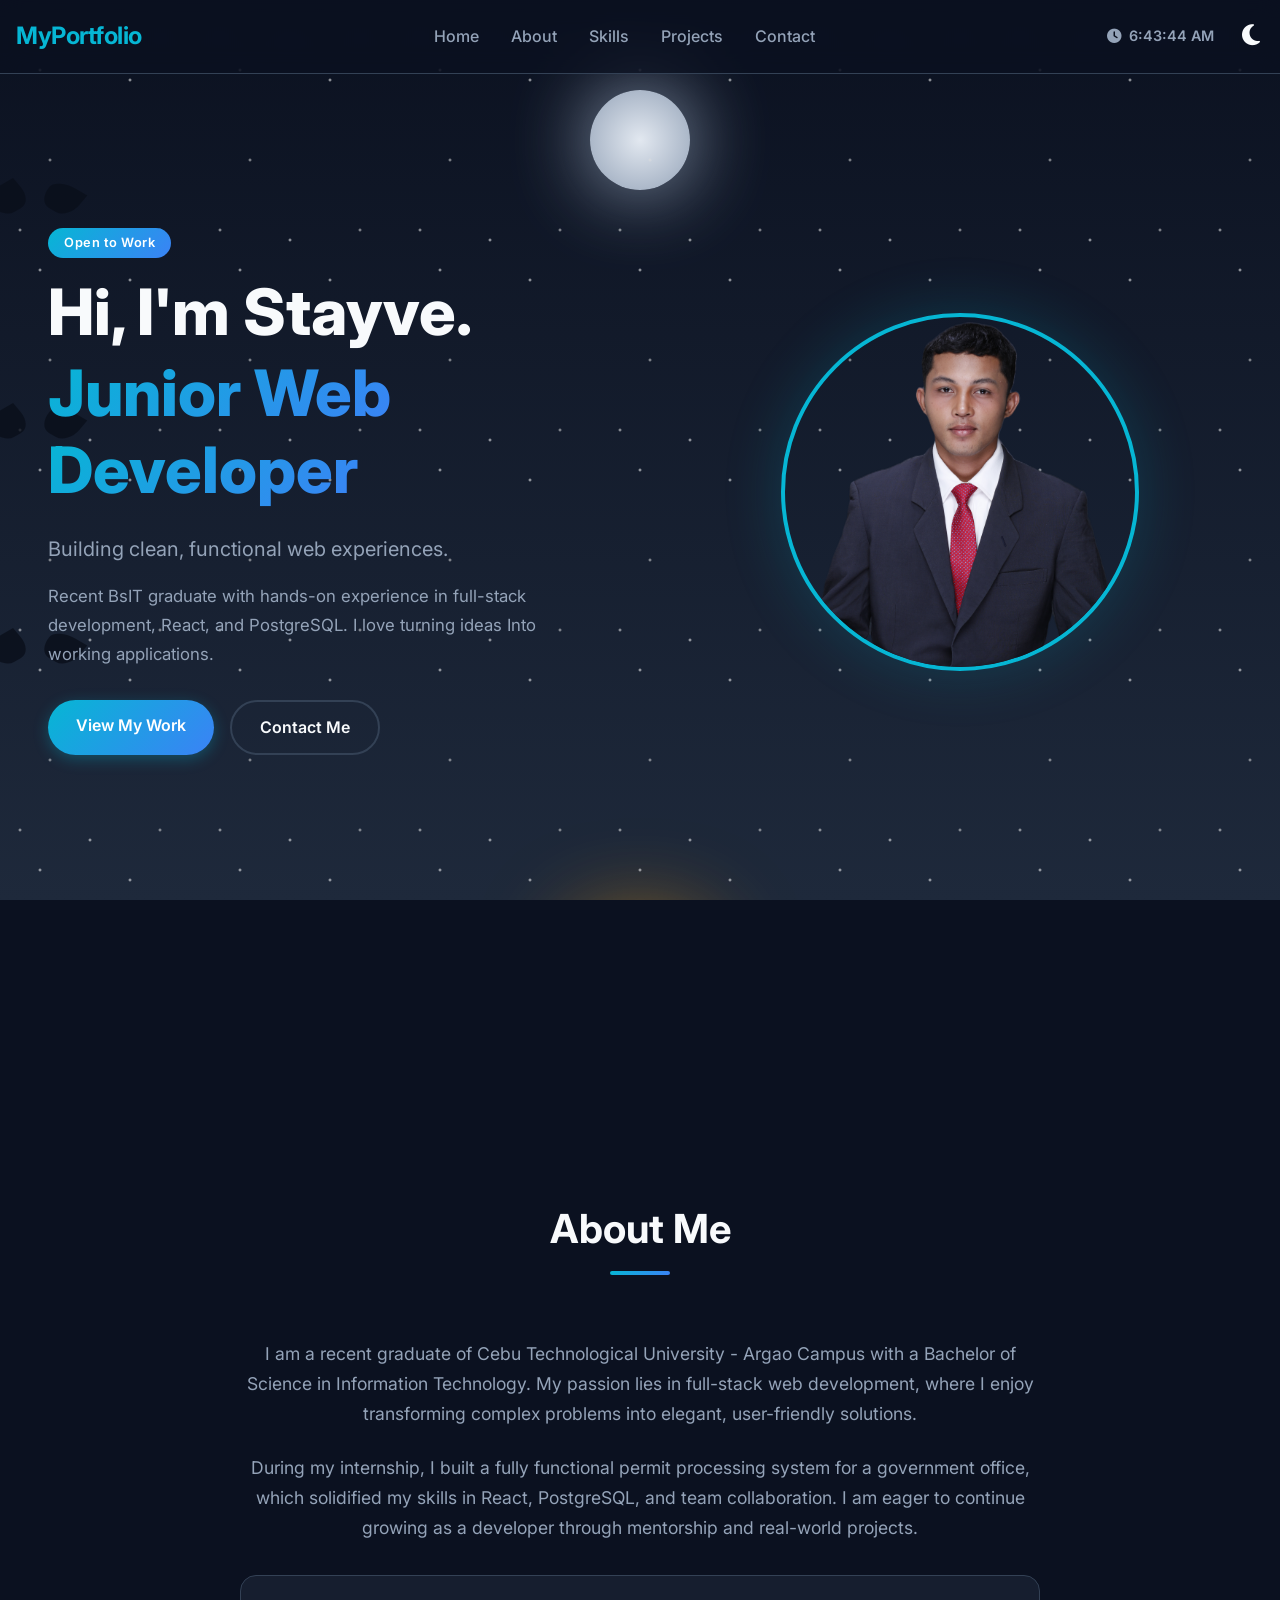
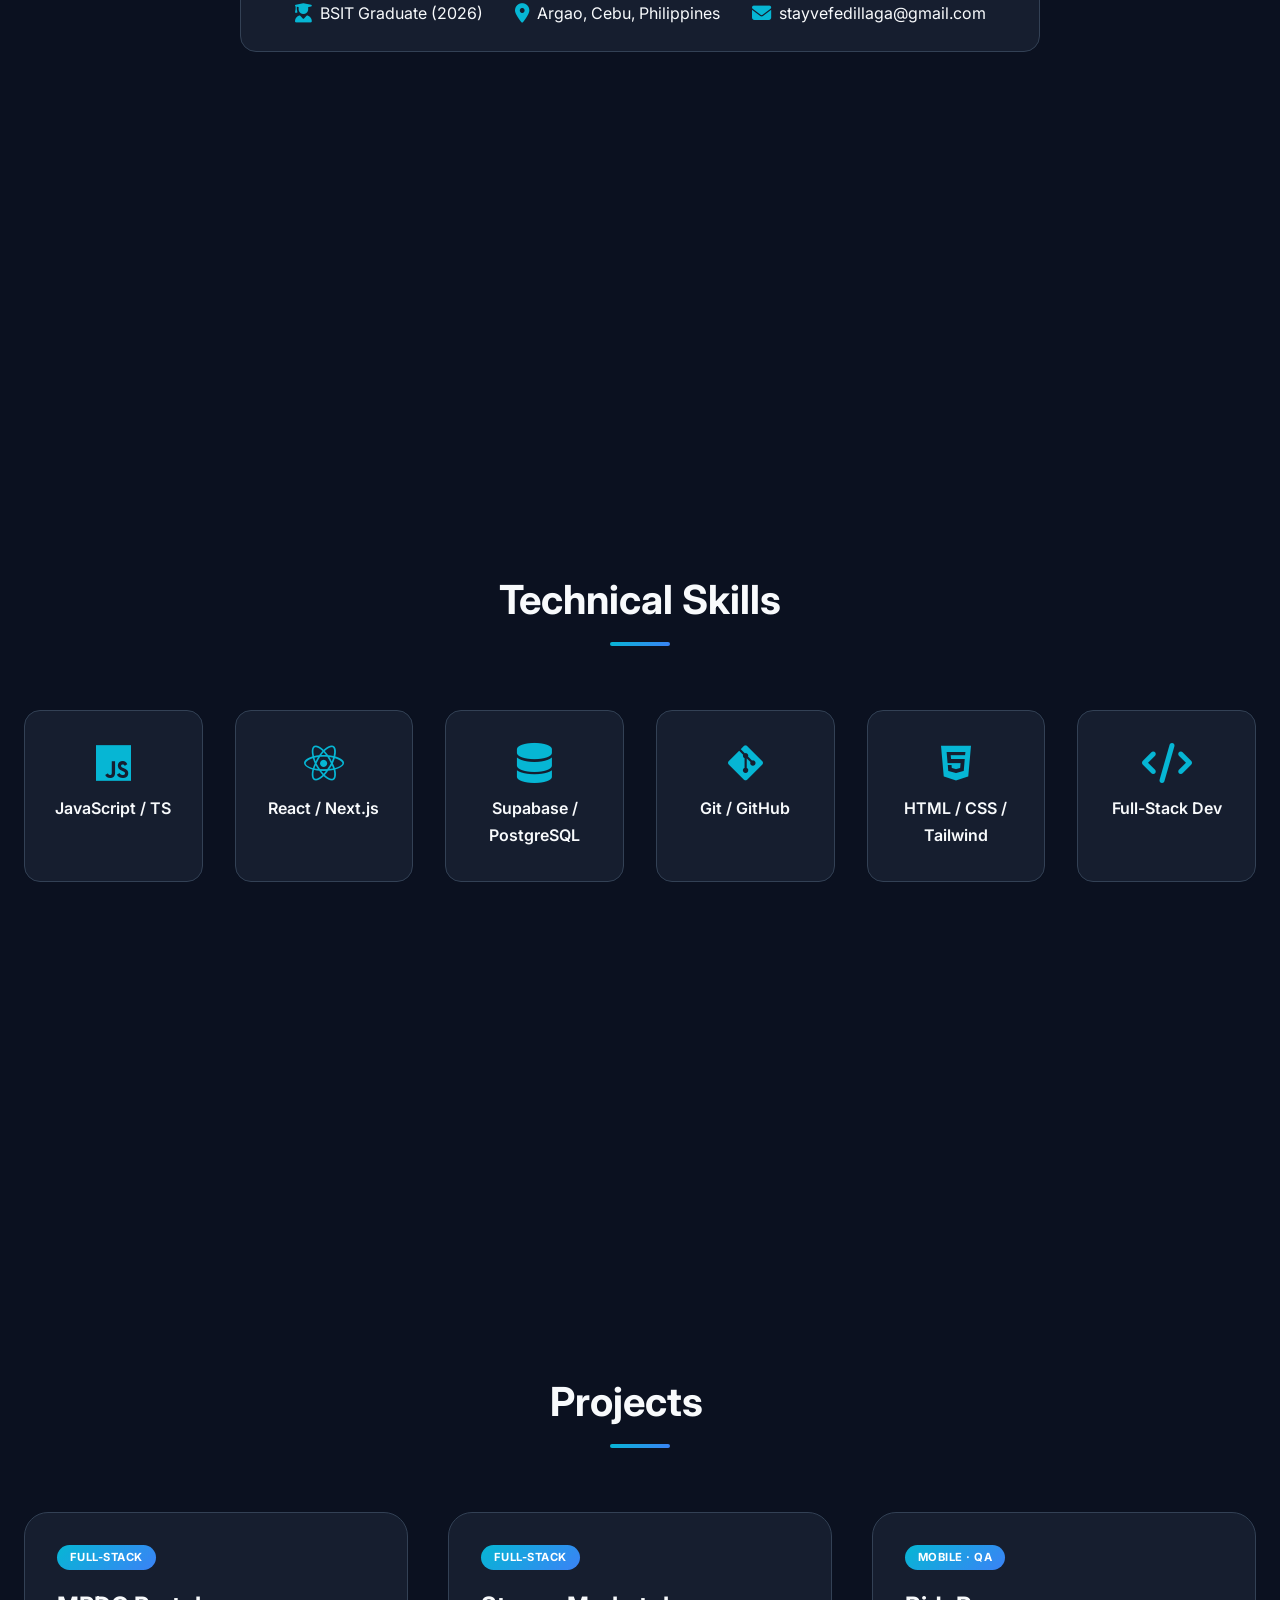
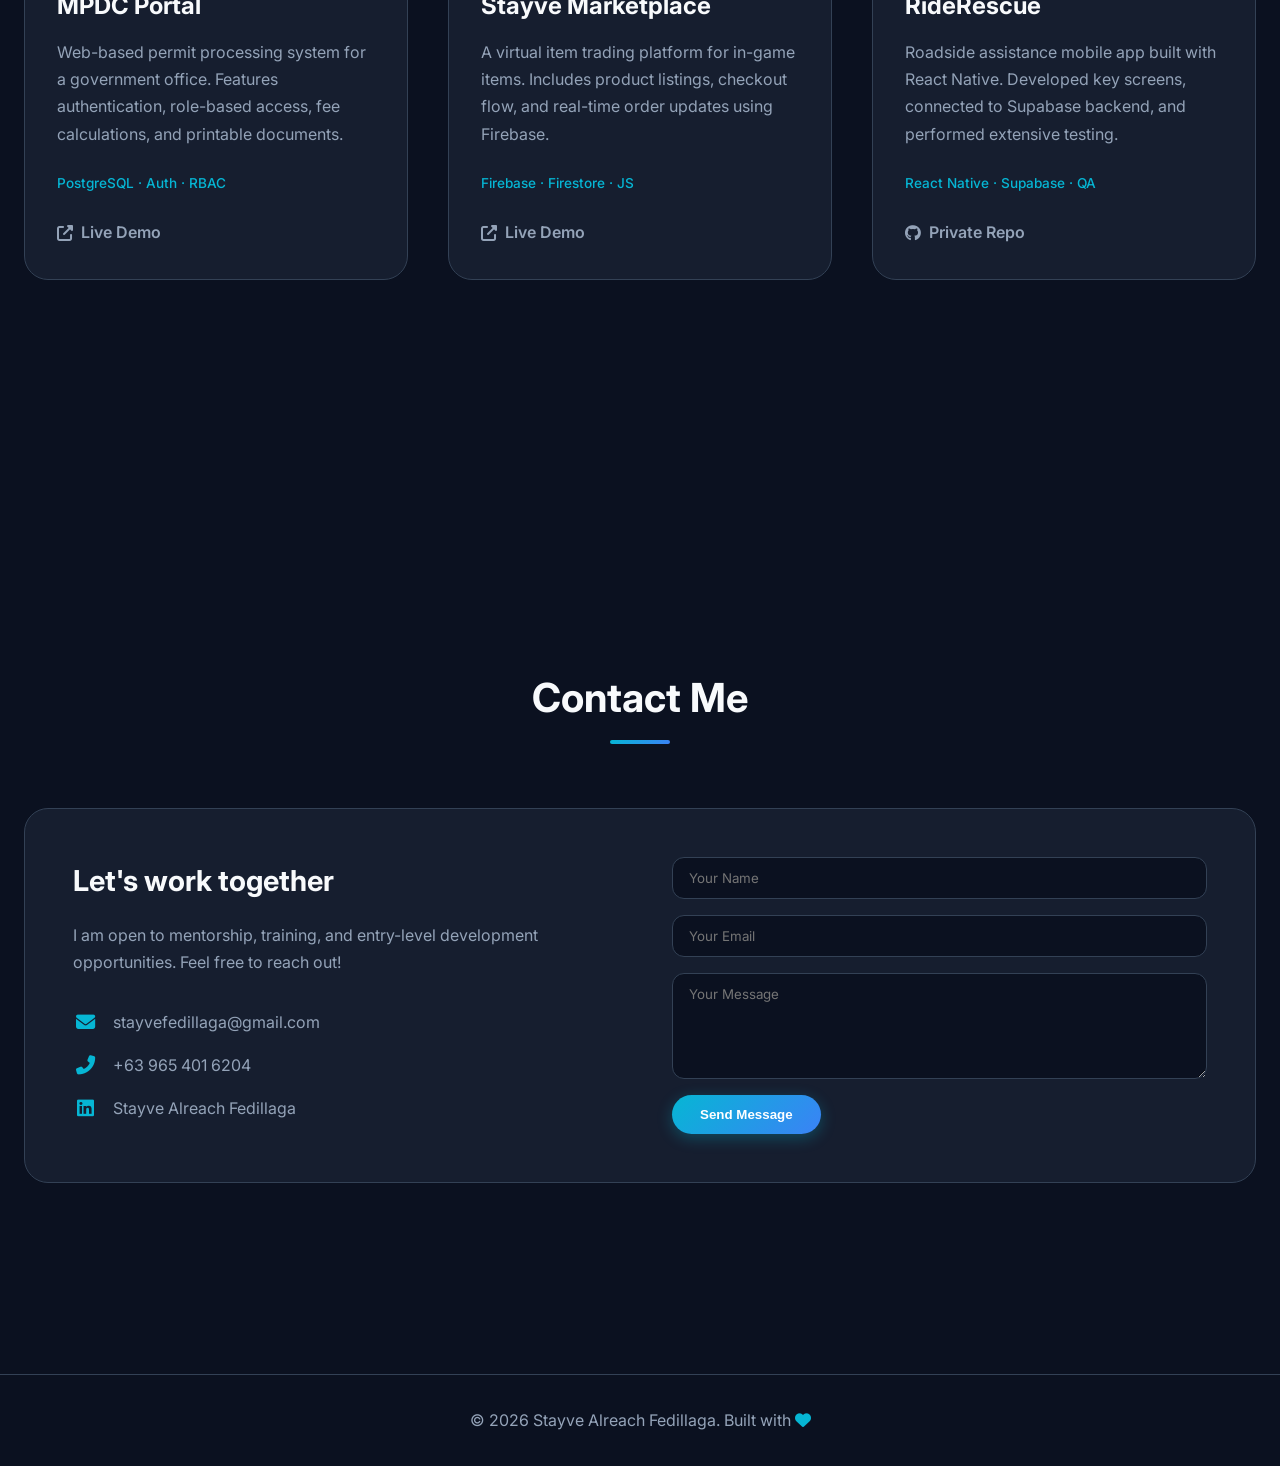
==== commit 642f8480: "Update asset paths to relative" ====
--- a/homeP.html
+++ b/homeP.html
@@ -14,7 +14,7 @@
     <link rel="stylesheet" href="https://cdnjs.cloudflare.com/ajax/libs/font-awesome/6.5.1/css/all.min.css" />
 
     <!-- Custom Styles -->
-    <link rel="stylesheet" href="/styles/style.css" />
+    <link rel="stylesheet" href="styles/style.css" />
 </head>
 <body>
 
@@ -109,7 +109,7 @@
             </div>
         </div>
         <div class="hero-image">
-            <img src="/images/stayve1.png" alt="Stayve Alreach Fedillaga" />
+            <img src="images/stayve1.png" alt="Stayve Alreach Fedillaga" />
         </div>
     </section>
 
@@ -308,7 +308,7 @@
     <!-- ============================================================
          SCRIPTS
          ============================================================ -->
-    <script src="/javaStripe/script.js"></script>
+    <script src="javaStripe/script.js"></script>
 
 </body>
 </html>
